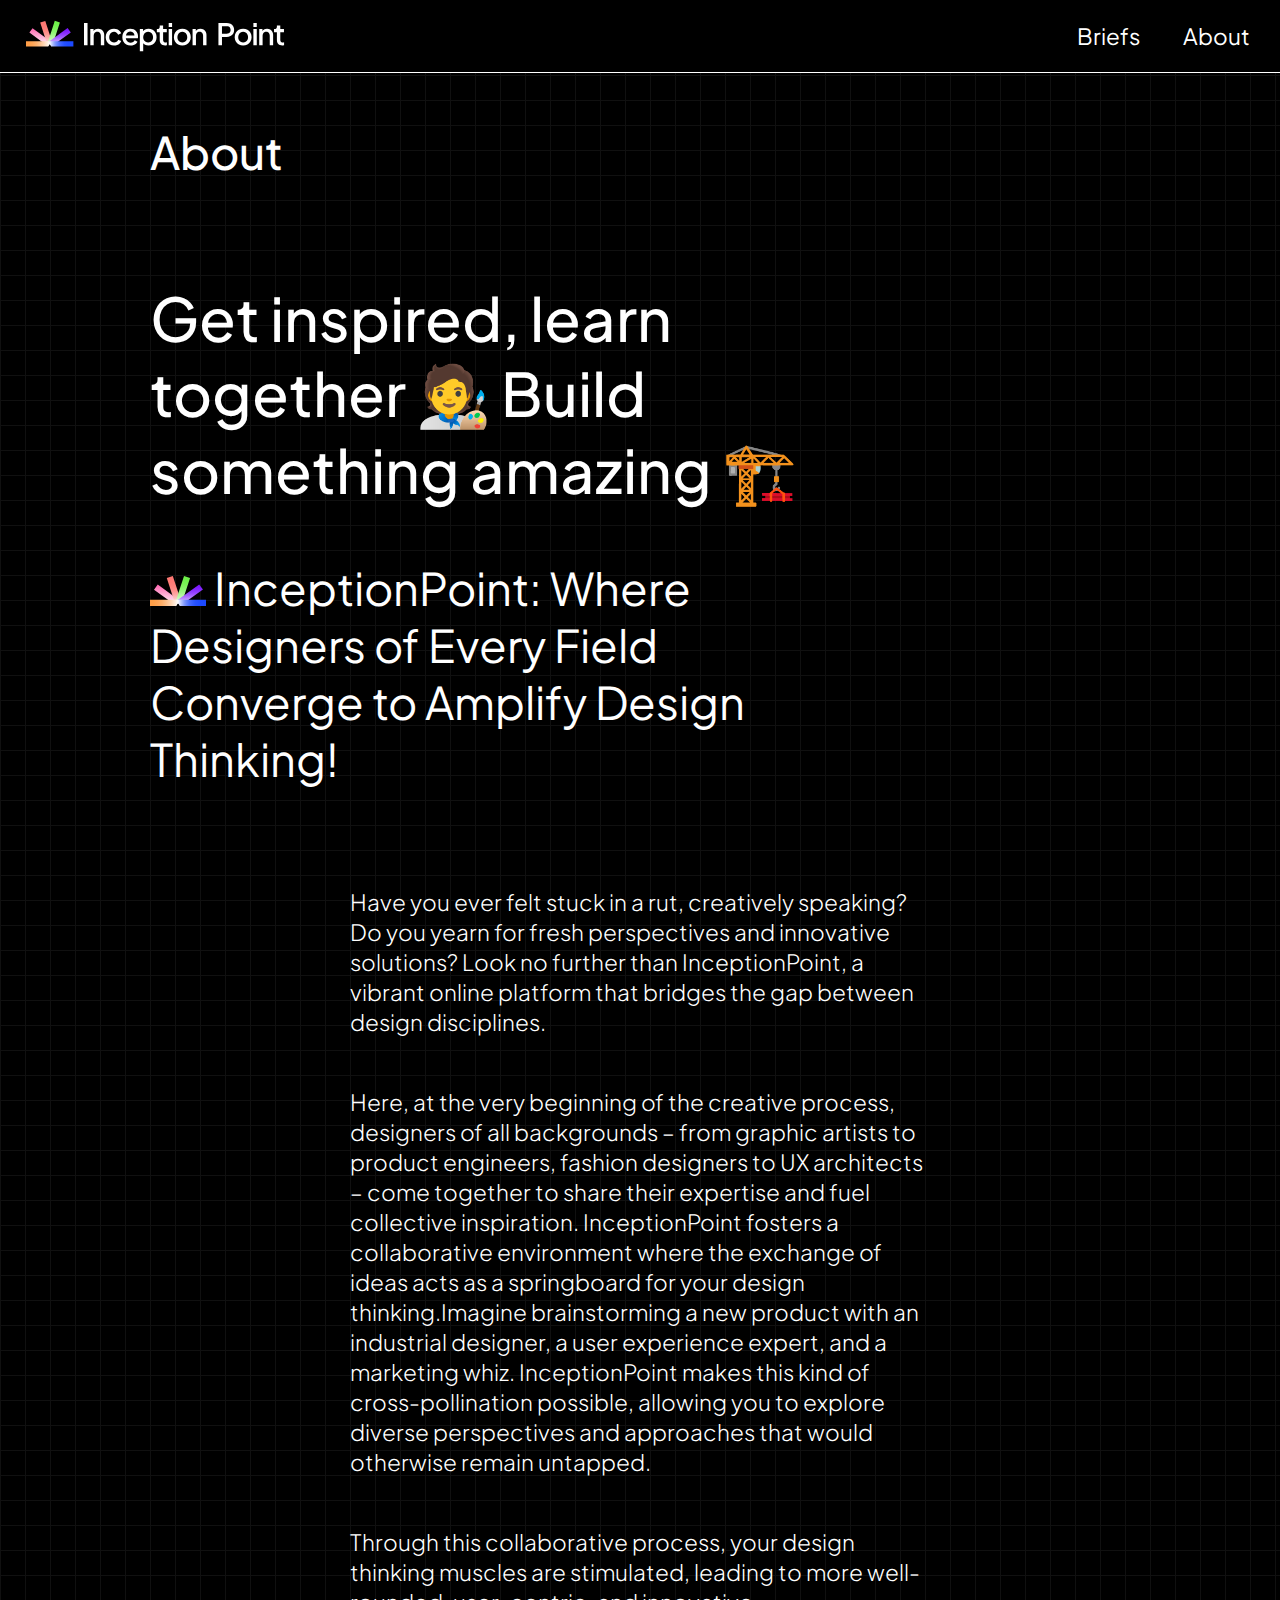
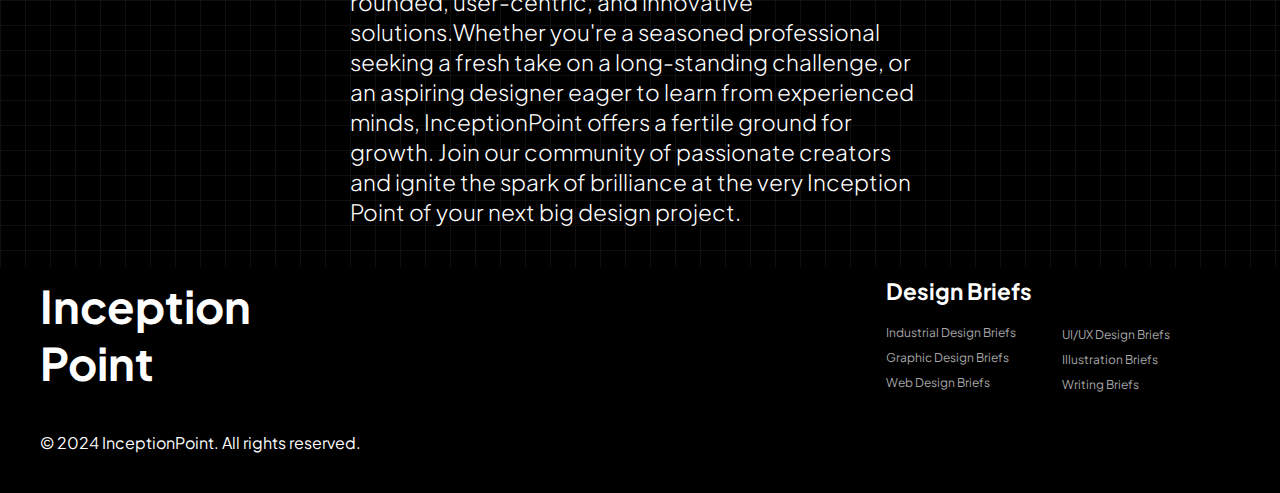
==== about.html @ 6a111f0e "Added popup" ====
<html lang="en">
    <script defer src="/assets/index.js"></script>
    <link href="/assets/reset.css" rel="stylesheet">
    <link href="/assets/about.css" rel="stylesheet">
</head>
<body>
    <nav class="navbar"> 
        <img src="/assets/Logo.svg" alt="Inception Point" class="logo">
        <div class="nav-links">
            <a href="index.html" class="nav">Briefs</a>
            <a href="about.html" class="nav">About</a>
        </div>
    </nav>

    <section class="section-1"> 
        <h1>About</h1>
        <h2>Get inspired, learn together 🧑‍🎨 Build something amazing 🏗️</h2>
        <h3><img src="assets/Logo_icon.svg"> InceptionPoint: Where Designers of Every Field Converge to Amplify Design Thinking!</h3>

        <p> Have you ever felt stuck in a rut, creatively speaking?  Do you yearn for fresh perspectives and innovative solutions?  Look no further than InceptionPoint, a vibrant online platform that bridges the gap between design disciplines.
        
        <p>Here, at the very beginning of the creative process, designers of all backgrounds – from graphic artists to product engineers, fashion designers to UX architects – come together to share their expertise and fuel collective inspiration.  InceptionPoint fosters a collaborative environment where the exchange of ideas acts as a springboard for your design thinking.Imagine brainstorming a new product with an industrial designer, a user experience expert, and a marketing whiz.  InceptionPoint makes this kind of cross-pollination possible, allowing you to explore diverse perspectives and approaches that would otherwise remain untapped. </p> 
        
        <p> Through this collaborative process, your design thinking muscles are stimulated, leading to more well-rounded, user-centric, and innovative solutions.Whether you're a seasoned professional seeking a fresh take on a long-standing challenge, or an aspiring designer eager to learn from experienced minds, InceptionPoint offers a fertile ground for growth.  Join our community of passionate creators and ignite the spark of brilliance at the very Inception Point of your next big design project.</p>
    </section>

    <footer class="footer">
        
        <div class="footer-links">

            <div class="column-1">
                <div class="brand">Inception<br> Point</div>
            </div>

            <div class="column-2">
                <div class="right-links">
                    <div class="title">Design Briefs</div>
                    <a href="" class="briefs-link">Industrial Design Briefs</a>
                    <a href="" class="briefs-link">Graphic Design Briefs</a>
                    <a href="" class="briefs-link">Web Design Briefs</a>
                </div>
                <div class="left-links">
                    <a href="" class="briefs-link">UI/UX Design Briefs</a>
                    <a href="" class="briefs-link">Illustration Briefs</a>
                    <a href="" class="briefs-link">Writing Briefs</a>
                </div>
            </div>
        </div>

        <div class="copyright">© 2024 InceptionPoint. All rights reserved.</div>

    </footer>

</body>
</html>
---- assets/about.css ----
@import url('https://fonts.googleapis.com/css2?family=Plus+Jakarta+Sans:ital,wght@0,200..800;1,200..800&display=swap');

:root {
    font-family: 'Plus Jakarta sans'; 
    --typography-base: 15px;
    --spacing: 10px;
    --border-radius: 20px;

    --white: #FFFFFF;
  	--black:#181818;
	  --double-black: #000000;
    --dark-grey: #181818;
    --buton-grey:#2A2A2A;
    --footer : #A7A7A7;
    
}

body {
    background-color: var(--double-black);
    color: var(--white);
    background-size: 25px 25px;
    z-index: -1;
    background-image:
      linear-gradient(to right, #101010 .5px, transparent 1px),
      linear-gradient(to bottom,  #101010  .5px, transparent 1px);
      
  }

  nav {
    display: flex;
    justify-content: space-between;
    align-items: center;
    background-color: var(--double-black);
    padding: 10px 20px;
    border-bottom: .5px solid var(--white);
  }
  
  .navbar {
    display: flex;
    justify-content: space-between;
    align-items: center;
}
  
  .nav {
    background-color: transparent;
    border: none;
    color: var(--white);
    padding: var(--spacing);
    border-radius: calc(.5* var(--typography-base));
    font-size: calc(1.5* var(--typography-base));
    cursor: pointer;
    margin-left: 20px; 
  }
  
  .nav:hover {
    background-color: var(--buton-grey);
    cursor: pointer;
  }

h1 { 
    font-size: calc(3* var(--typography-base));
    font-weight: 500;
}

.section-1 { 
    margin-left: calc(15* var(--spacing));
    margin-top: calc(5* var(--spacing));
    margin-right: calc(15* var(--spacing));
}

h2 { 
    font-size: calc(4* var(--typography-base));
    margin-top: calc(10* var(--spacing));
    padding-right: calc(30* var(--spacing));
    font-weight: 500;
}

h3 { 
    font-size: calc(3* var(--typography-base));
    margin-top: calc(5* var(--spacing));
    padding-right: calc(30* var(--spacing));
    margin-bottom: calc(10* var(--spacing));
}

p{ 
    font-size: calc(1.5* var(--typography-base));
    font-weight: 300;
    margin-top: calc(5* var(--spacing));
    padding-right: calc(20* var(--spacing));
    padding-left: calc(20* var(--spacing));
    line-height: 30px;
}


.footer {
    background-color: var(--double-black);
    color: var(--white);
    padding: var(--spacing);
    margin-top: calc(4* var(--spacing));
  }
  
  .footer-links { 
    display: flex;
    flex-direction: row;
    justify-content: space-between
  }
  
  .brand {
    font-size: calc(3* var(--typography-base));
    font-weight: bold;
    margin-bottom: 10px;
    margin-left: calc(3* var(--spacing));
  }
  
  .title {
    font-size: calc(1.5* var(--typography-base));
    font-weight: bold;
    margin-bottom: calc(2* var(--spacing));
    margin-left: calc(3* var(--spacing));
  }
  
  .column-2 { 
    margin-right: calc(10* var(--spacing));
    display: flex;
    flex-direction: row;
  }
  
  .briefs-link {
    font-size: calc(.8* var(--typography-base));
    margin-left: calc(3* var(--spacing));
    margin-bottom: calc(1* var(--spacing));
    display: block;
    color: var(--footer);
  }
  
  .footer-social svg {
    margin-right: 5px;
  }
  
  .left-links { 
      margin-top: calc(5* var(--spacing));
  }
  
  .copyright {
    margin-top: calc(3* var(--spacing));
    margin-bottom: calc(3* var(--spacing));
    margin-left: calc(3* var(--spacing));
    text-align: left;
  }
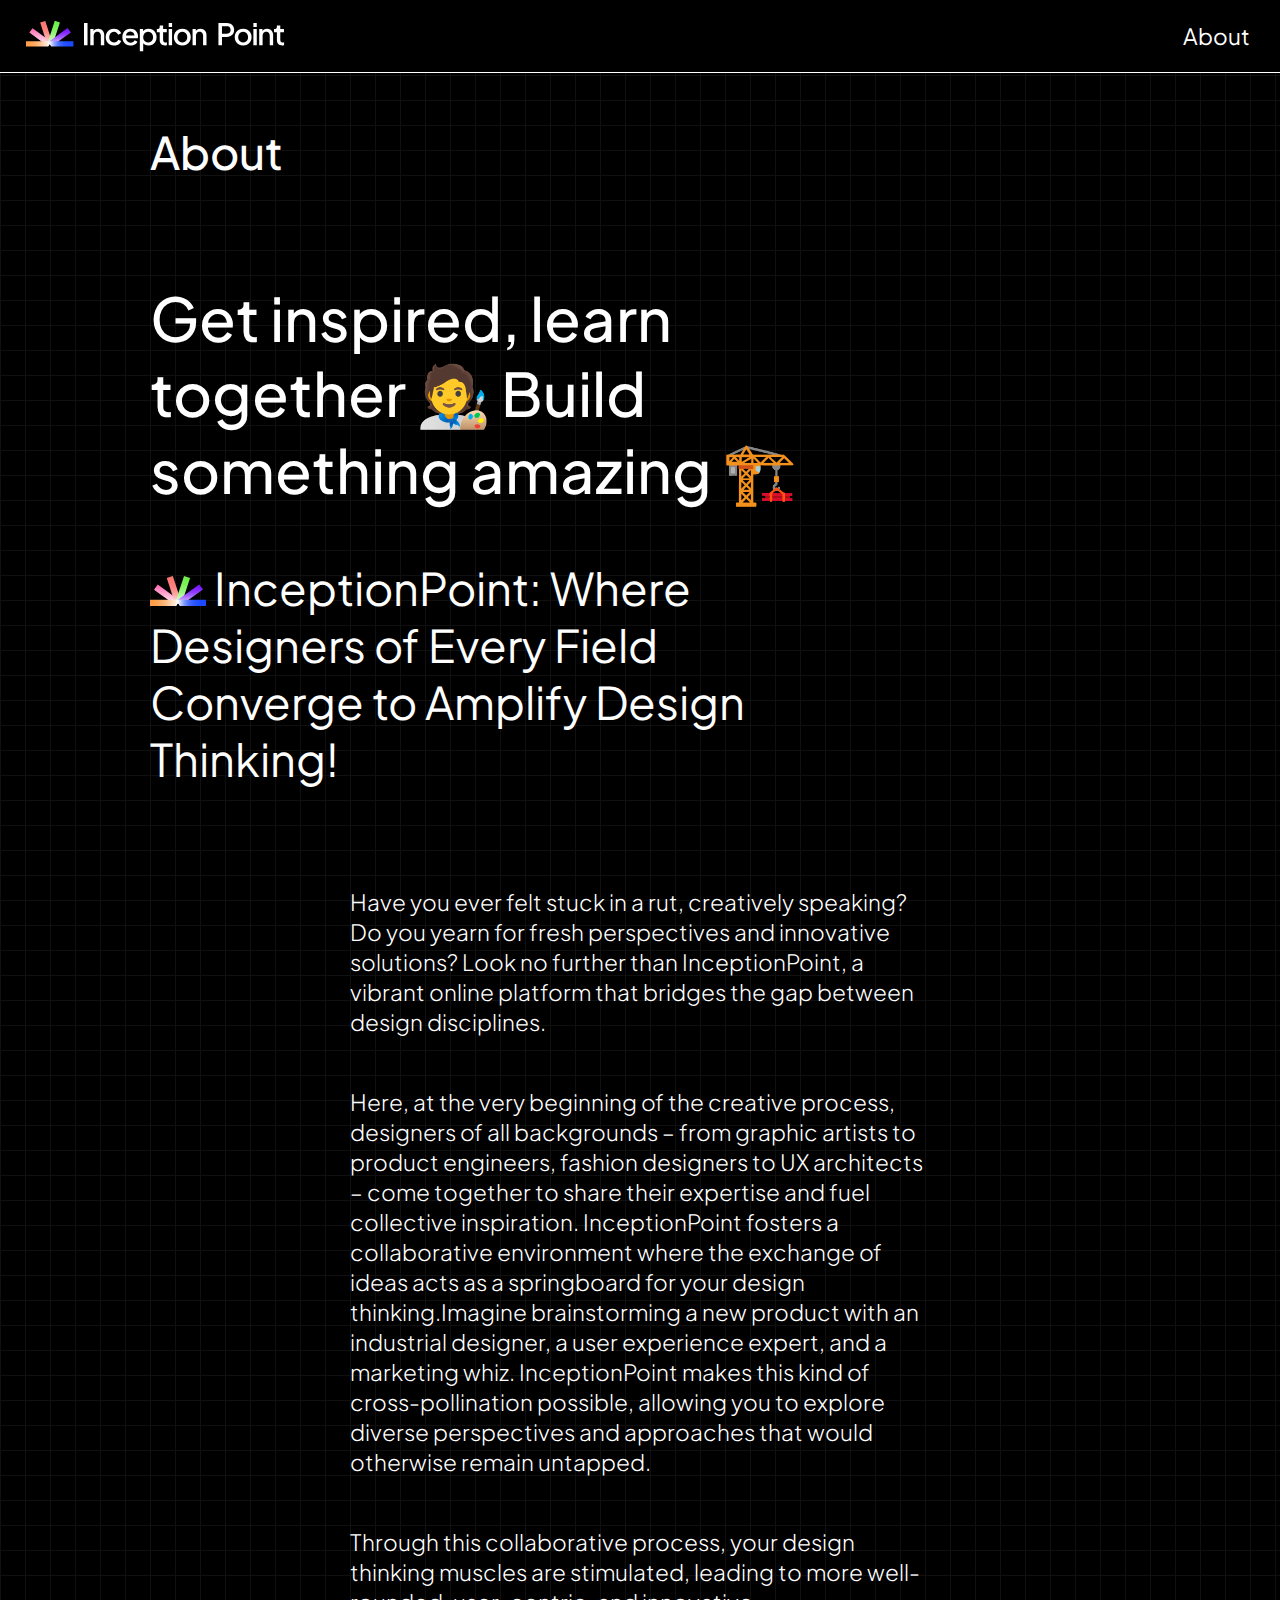
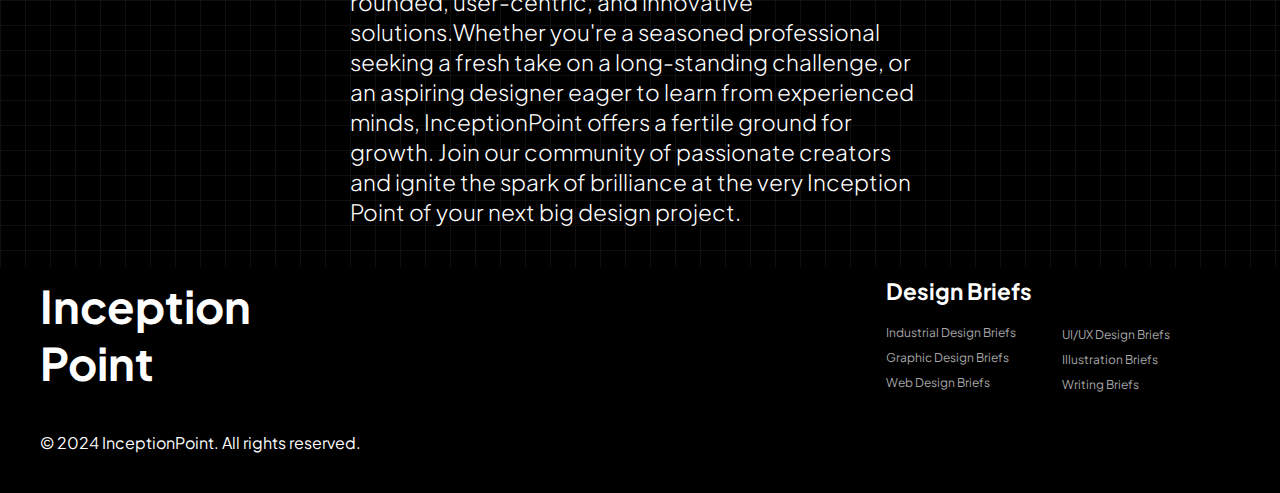
==== commit 427c44a2: "edited the navbar" ====
--- a/about.html
+++ b/about.html
@@ -4,10 +4,12 @@
     <link href="/assets/about.css" rel="stylesheet">
 </head>
 <body>
+
     <nav class="navbar"> 
-        <img src="/assets/Logo.svg" alt="Inception Point" class="logo">
+        <a href="index.html">
+            <img src="/assets/Logo.svg" alt="Inception Point" class="logo">
+        </a>
         <div class="nav-links">
-            <a href="index.html" class="nav">Briefs</a>
             <a href="about.html" class="nav">About</a>
         </div>
     </nav>
--- a/assets/about.css
+++ b/assets/about.css
@@ -12,7 +12,6 @@
     --dark-grey: #181818;
     --buton-grey:#2A2A2A;
     --footer : #A7A7A7;
-    
 }
 
 body {
@@ -148,3 +147,60 @@
     text-align: left;
   }
   
+  .popup-heading { 
+    color: var(--white);
+    font-size: calc(3* var(--typography-base));
+    margin-right: calc(2* var(--typography-base));
+    margin-left: calc(2* var(--typography-base));
+    margin-bottom: calc(2* var(--typography-base));
+  }
+  .popup-text { 
+    color: var(--white);
+    font-size: calc(1.7* var(--typography-base));
+    margin-right: calc(1* var(--typography-base));
+    margin-left: calc(1* var(--typography-base));
+    margin-top: calc(2* var(--typography-base));
+    margin-bottom: calc(2* var(--typography-base));
+    
+  }
+  
+
+  @media only screen and (max-width: 1024px) {
+
+    .section-1 h1{ 
+    font-size: calc(2.5* var(--typography-base));
+    margin-top: calc(5* var(--spacing));
+    padding-right: calc(15* var(--spacing));
+    }
+
+    .section-1 h2{ 
+    font-size: calc(2.5* var(--typography-base));
+    margin-top: calc(5* var(--spacing));
+    padding-right: calc(15* var(--spacing));
+    }
+
+    h3 { 
+    font-size: calc(2.3* var(--typography-base));
+    margin-top: calc(5* var(--spacing));
+    padding-right: calc(0* var(--spacing));
+    margin-bottom: calc(10* var(--spacing));
+}
+
+.section-1 p{ 
+    font-size: calc(1* var(--typography-base));
+    padding-right: calc(10* var(--spacing));
+    padding-left: calc(10* var(--spacing));
+}
+} 
+
+
+  @media only screen and (max-width: 425px) {
+
+    p{ 
+        font-size: calc(1.5* var(--typography-base));
+        padding-right: calc(0* var(--spacing));
+        padding-left: calc(0* var(--spacing));
+    }
+  } 
+
+
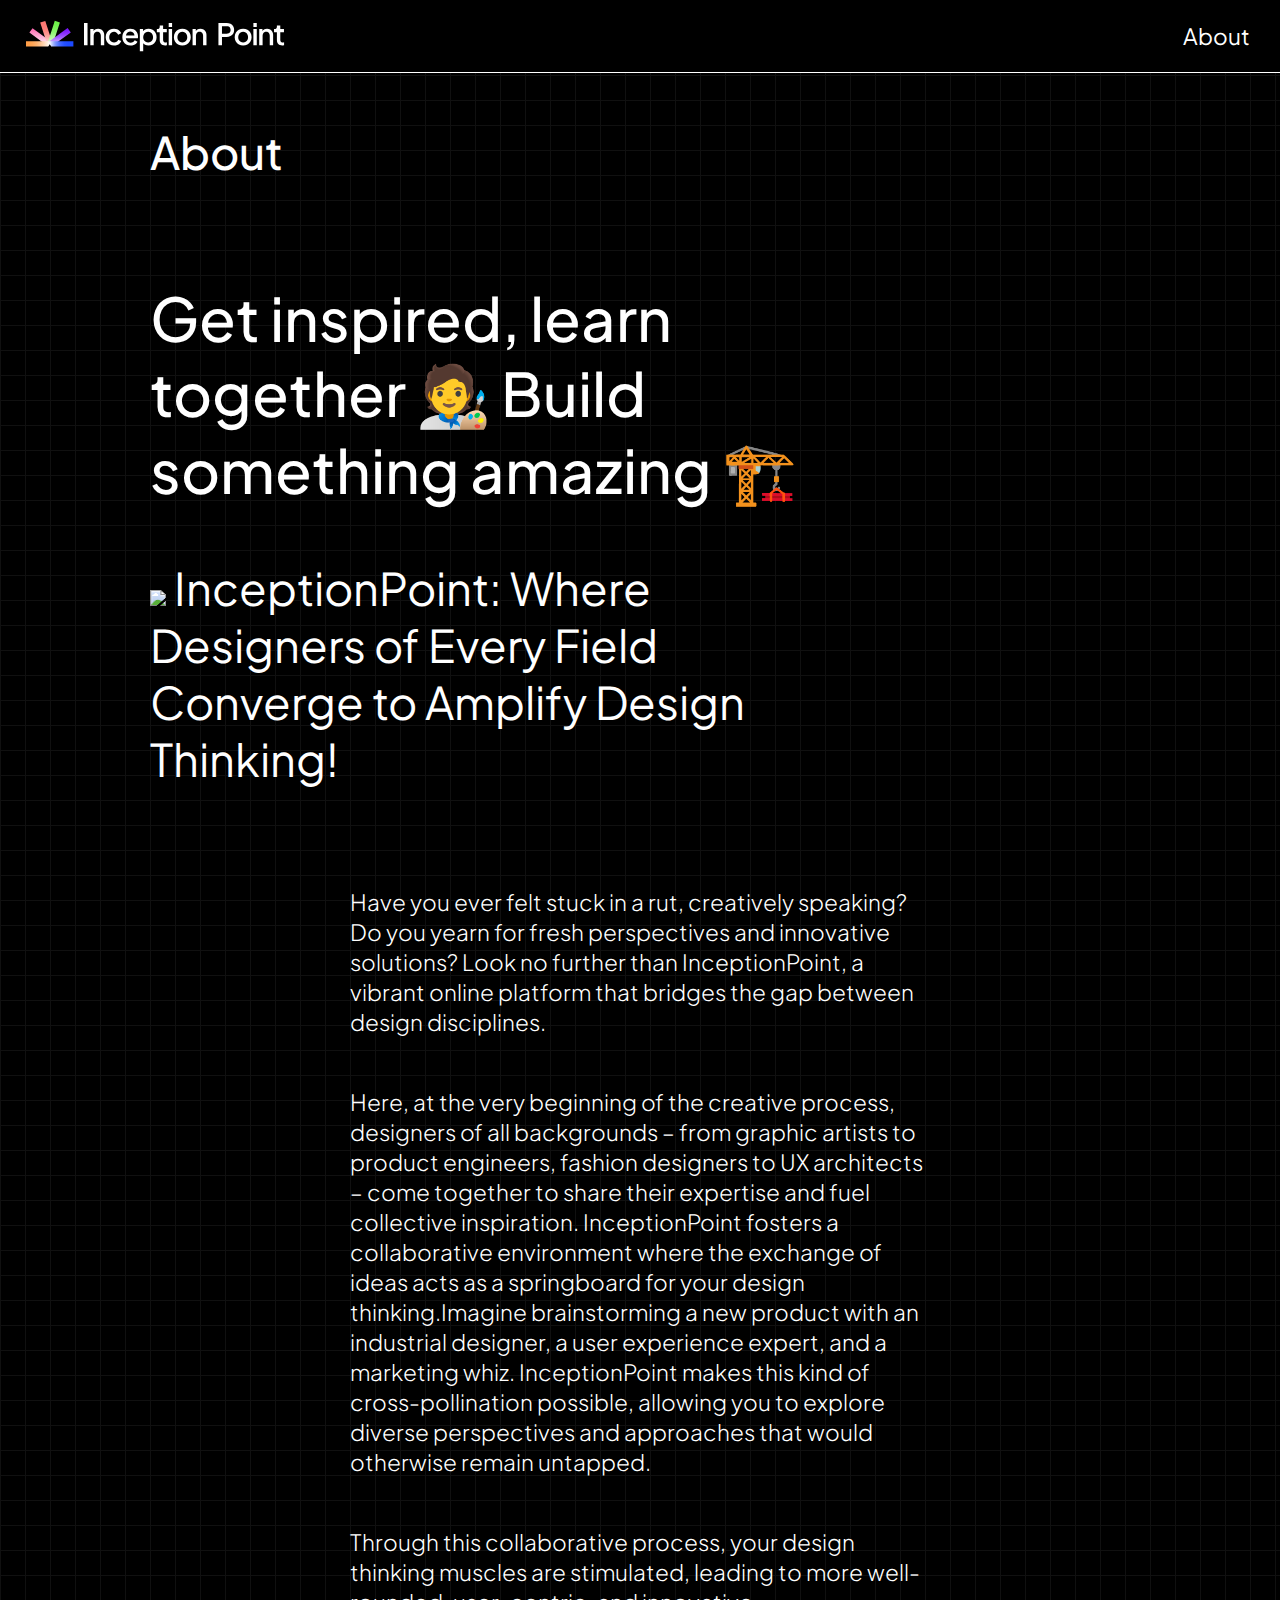
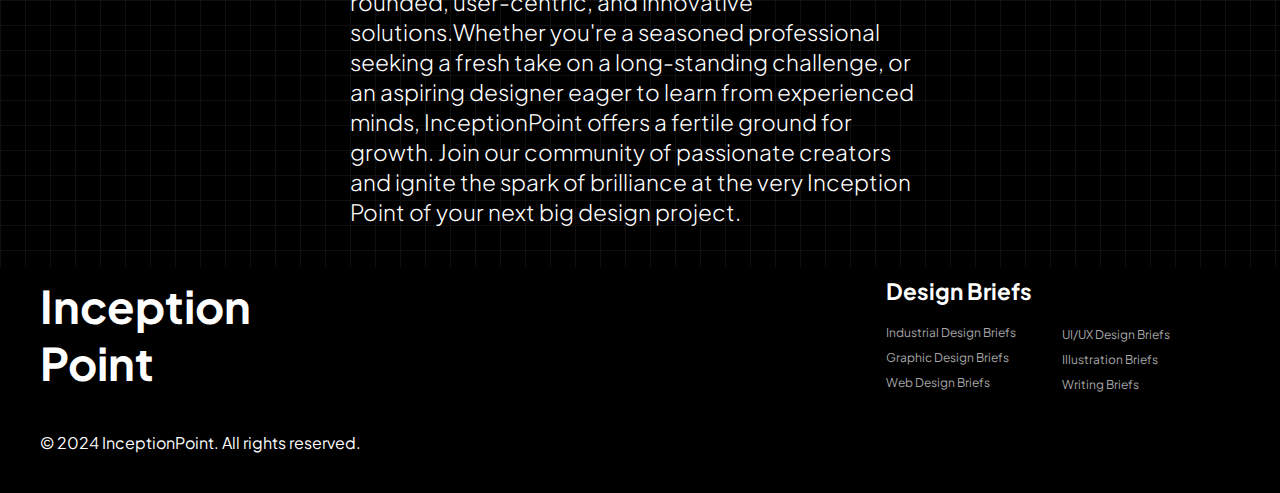
==== commit fac83bd8: "renamed the the logo file" ====
--- a/about.html
+++ b/about.html
@@ -17,7 +17,7 @@
     <section class="section-1"> 
         <h1>About</h1>
         <h2>Get inspired, learn together 🧑‍🎨 Build something amazing 🏗️</h2>
-        <h3><img src="assets/Logo_icon.svg"> InceptionPoint: Where Designers of Every Field Converge to Amplify Design Thinking!</h3>
+        <h3><img src="assets/logo_icon.svg"> InceptionPoint: Where Designers of Every Field Converge to Amplify Design Thinking!</h3>
 
         <p> Have you ever felt stuck in a rut, creatively speaking?  Do you yearn for fresh perspectives and innovative solutions?  Look no further than InceptionPoint, a vibrant online platform that bridges the gap between design disciplines.
         
